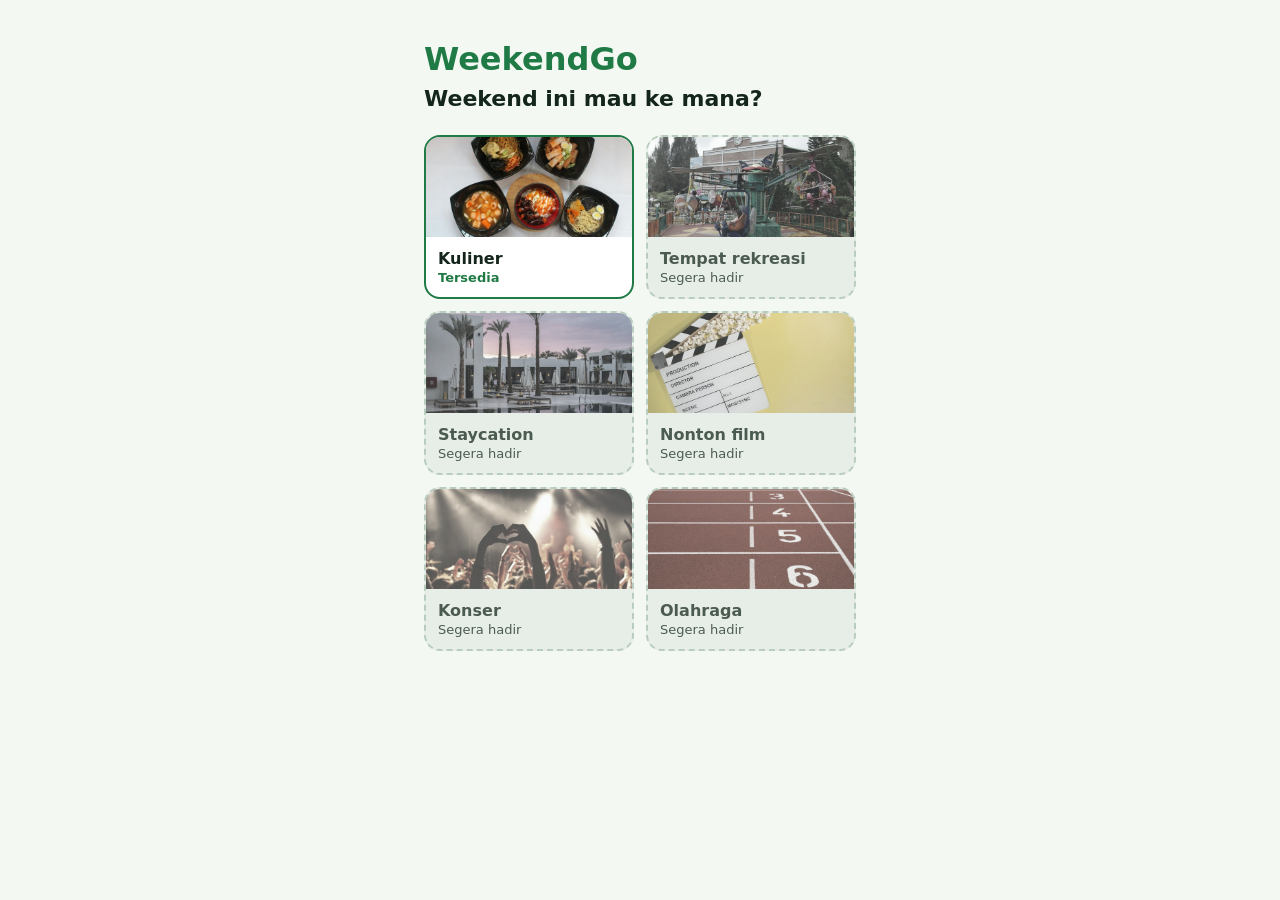
==== index.html @ d72f88ad "Initial commit: WeekendGo beranda dan pencarian" ====
<!DOCTYPE html>
<html lang="id">
<head>
  <meta charset="UTF-8">
  <meta name="viewport" content="width=device-width, initial-scale=1.0">
  <title>Weekend Go</title>
  <link rel="stylesheet" href="css/style.css">
</head>
    <main>
    <p class="brand">WeekendGo</p>
    <h1>Weekend ini mau ke mana?</h1>

        <nav class="menu">
      <a href="search.html" class="menu-item active">
        <img src="assets/images/food.jpg" alt="Hidangan kuliner">
        <div class="menu-text">
          <span>Kuliner</span>
          <small>Tersedia</small>
        </div>
      </a>
      <div class="menu-item disabled">
        <img src="assets/images/recreation.jpg" alt="Taman bermain">
        <div class="menu-text">
          <span>Tempat rekreasi</span>
          <small>Segera hadir</small>
        </div>
      </div>
      <div class="menu-item disabled">
        <img src="assets/images/staycation.jpg" alt="Kolam renang resor">
        <div class="menu-text">
          <span>Staycation</span>
          <small>Segera hadir</small>
        </div>
      </div>
      <div class="menu-item disabled">
        <img src="assets/images/movie.jpg" alt="Clapperboard dan popcorn" class="img-left">
        <div class="menu-text">
          <span>Nonton film</span>
          <small>Segera hadir</small>
        </div>
      </div>
      <div class="menu-item disabled">
        <img src="assets/images/concert.jpg" alt="Penonton konser">
        <div class="menu-text">
          <span>Konser</span>
          <small>Segera hadir</small>
        </div>
      </div>
      <div class="menu-item disabled">
        <img src="assets/images/sports.jpg" alt="Lintasan lari">
        <div class="menu-text">
          <span>Olahraga</span>
          <small>Segera hadir</small>
        </div>
      </div>
    </nav>
  </main>
</html>
---- css/style.css ----
:root {
  --color-bg: #F3F8F2;
  --color-text: #14261B;
  --color-muted: #4B5B50;
  --color-primary: #1F7A45;
  --color-border: #B9CDBE;
  --color-surface: #FFFFFF;
  --radius: 16px;
}

* {
  box-sizing: border-box;
}

body {
  margin: 0;
  font-family: system-ui, -apple-system, "Segoe UI", sans-serif;
  background: var(--color-bg);
  color: var(--color-text);
}

main {
  max-width: 480px;
  margin: 0 auto;
  padding: 40px 24px;
}

.brand {
  margin: 0;
  font-size: 32px;
  font-weight: 700;
  color: var(--color-primary);
}

h1 {
  margin: 8px 0 24px;
  font-size: 22px;
  font-weight: 600;
}

.menu {
  display: grid;
  grid-template-columns: 1fr 1fr;
  gap: 12px;
}

.menu-item {
  display: flex;
  flex-direction: column;
  overflow: hidden;
  border-radius: var(--radius);
  text-decoration: none;
  color: inherit;
}

.menu-item img {
  display: block;
  width: 100%;
  height: 100px;
  object-fit: cover;
}

.menu-item img.img-left {
  object-position: left center;
}

.menu-text {
  display: flex;
  flex-direction: column;
  gap: 2px;
  padding: 12px;
}

.menu-item.disabled img {
  filter: grayscale(60%);
  opacity: 0.8;
}

.menu-item span {
  font-size: 16px;
  font-weight: 700;
}

.menu-item small {
  font-size: 13px;
}

.menu-item.active {
  background: var(--color-surface);
  border: 2px solid var(--color-primary);
}

.menu-item.active small {
  color: var(--color-primary);
  font-weight: 600;
}

.menu-item.disabled {
  background: #E7EEE8;
  border: 2px dashed var(--color-border);
  color: var(--color-muted);
}

/* ===== Halaman cari ===== */

.back-link {
  display: inline-block;
  margin-bottom: 16px;
  font-size: 14px;
  font-weight: 600;
  color: var(--color-primary);
  text-decoration: none;
}

.tabs {
  display: flex;
  gap: 8px;
  margin-bottom: 24px;
}

.tab {
  flex: 1;
  height: 44px;
  font-size: 15px;
  font-weight: 600;
  color: var(--color-primary);
  background: var(--color-surface);
  border: 1px solid var(--color-border);
  border-radius: 12px;
  cursor: pointer;
}

.tab.active {
  color: #FFFFFF;
  background: var(--color-primary);
  border-color: var(--color-primary);
}

#search-form {
  display: flex;
  flex-direction: column;
  gap: 8px;
}

#search-form label {
  margin-top: 8px;
  font-size: 14px;
  font-weight: 600;
}

#search-form input,
#search-form select {
  height: 48px;
  padding: 0 12px;
  font-size: 16px;
  color: var(--color-text);
  background: var(--color-surface);
  border: 1px solid var(--color-border);
  border-radius: 12px;
}

#search-form button {
  height: 52px;
  margin-top: 16px;
  font-size: 16px;
  font-weight: 700;
  color: #FFFFFF;
  background: var(--color-primary);
  border: 0;
  border-radius: 12px;
  cursor: pointer;
}

/* ===== Hasil pencarian ===== */

#results {
  display: flex;
  flex-direction: column;
  gap: 12px;
  margin-top: 32px;
}

.place-card {
  display: flex;
  flex-direction: column;
  gap: 6px;
  padding: 16px;
  background: var(--color-surface);
  border: 1px solid var(--color-border);
  border-radius: var(--radius);
}

.place-card h2 {
  margin: 0;
  font-size: 17px;
  font-weight: 700;
}

.place-meta {
  margin: 0;
  font-size: 14px;
  color: var(--color-muted);
  text-transform: capitalize;
}

.place-price {
  margin: 0;
  font-size: 16px;
  font-weight: 700;
  color: var(--color-primary);
}

.place-price small {
  font-size: 13px;
  font-weight: 400;
  color: var(--color-muted);
}

.place-card a {
  font-size: 14px;
  font-weight: 600;
  color: var(--color-primary);
}

.empty {
  padding: 24px 16px;
  text-align: center;
  font-size: 14px;
  color: var(--color-muted);
  border: 2px dashed var(--color-border);
  border-radius: var(--radius);
}
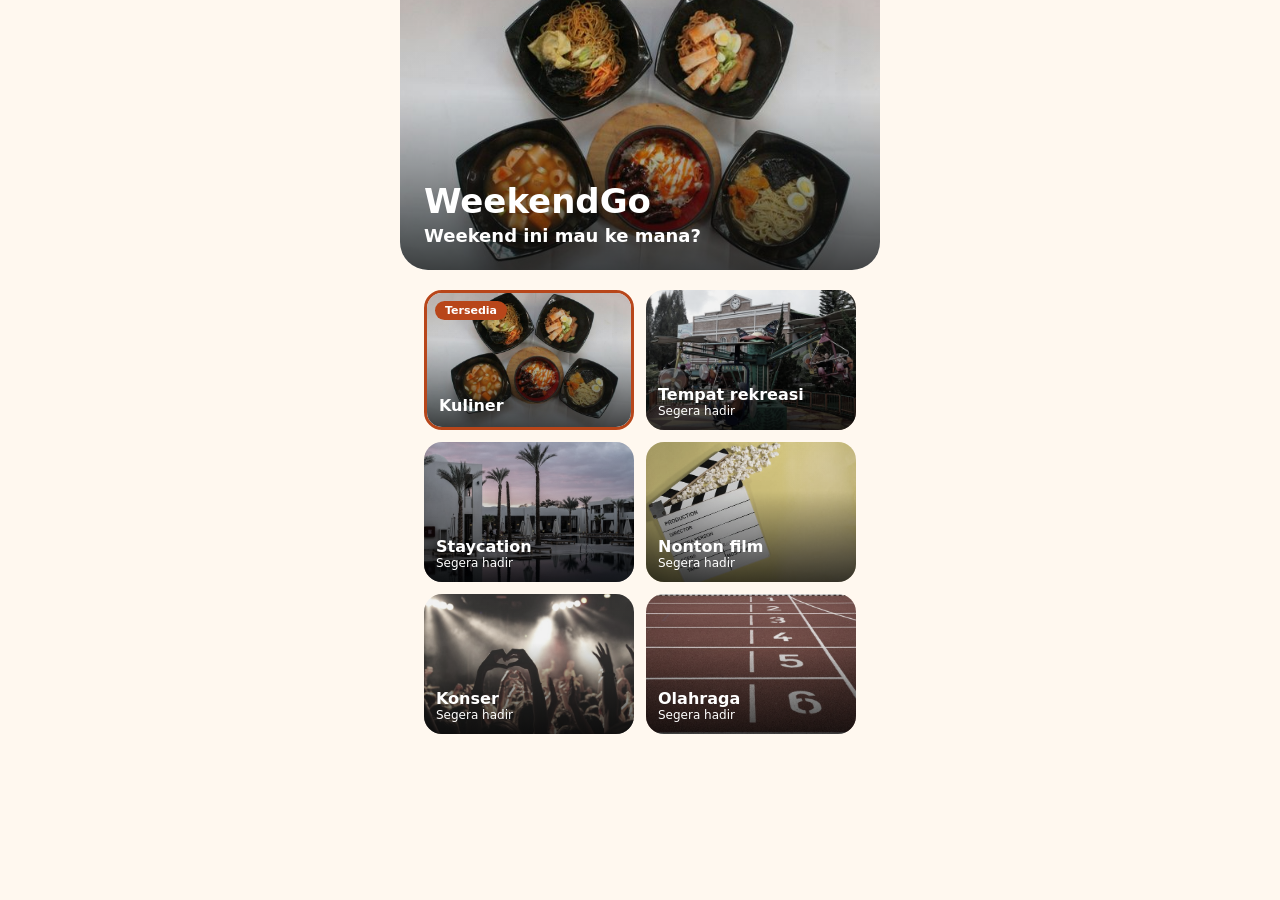
==== commit da32a8fd: "merubah tampilan beranda dan menambahkan beberapa tempat makan" ====
--- a/index.html
+++ b/index.html
@@ -6,9 +6,14 @@
   <title>Weekend Go</title>
   <link rel="stylesheet" href="css/style.css">
 </head>
-    <main>
-    <p class="brand">WeekendGo</p>
-    <h1>Weekend ini mau ke mana?</h1>
+    <header class="hero">
+    <div class="hero-text">
+      <p class="brand">WeekendGo</p>
+      <h1>Weekend ini mau ke mana?</h1>
+    </div>
+  </header>
+
+  <main class="home">
 
         <nav class="menu">
       <a href="search.html" class="menu-item active">
--- a/css/style.css
+++ b/css/style.css
@@ -1,9 +1,9 @@
 :root {
-  --color-bg: #F3F8F2;
-  --color-text: #14261B;
-  --color-muted: #4B5B50;
-  --color-primary: #1F7A45;
-  --color-border: #B9CDBE;
+  --color-bg: #FFF8EF;
+  --color-text: #2B1A10;
+  --color-muted: #6B5A4B;
+  --color-primary: #B8461A;
+  --color-border: #E5D3BF;
   --color-surface: #FFFFFF;
   --radius: 16px;
 }
@@ -38,6 +38,43 @@
   font-weight: 600;
 }
 
+.hero {
+  position: relative;
+  max-width: 480px;
+  height: 270px;
+  margin: 0 auto;
+  overflow: hidden;
+  border-radius: 0 0 28px 28px;
+  background: url("../assets/images/food.jpg") center / cover;
+}
+
+.hero-text {
+  position: absolute;
+  inset: 0;
+  display: flex;
+  flex-direction: column;
+  justify-content: flex-end;
+  gap: 4px;
+  padding: 24px;
+  color: #FFFFFF;
+  background: linear-gradient(to top, rgba(0, 0, 0, 0.72), rgba(0, 0, 0, 0.05) 65%);
+}
+
+.hero .brand {
+  font-size: 34px;
+  color: #FFFFFF;
+}
+
+.hero h1 {
+  margin: 0;
+  font-size: 18px;
+  font-weight: 600;
+}
+
+main.home {
+  padding-top: 20px;
+}
+
 .menu {
   display: grid;
   grid-template-columns: 1fr 1fr;
@@ -45,18 +82,19 @@
 }
 
 .menu-item {
-  display: flex;
-  flex-direction: column;
+  position: relative;
+  height: 140px;
   overflow: hidden;
-  border-radius: var(--radius);
+  border-radius: 18px;
   text-decoration: none;
-  color: inherit;
+  color: #FFFFFF;
 }
 
 .menu-item img {
-  display: block;
+  position: absolute;
+  inset: 0;
   width: 100%;
-  height: 100px;
+  height: 100%;
   object-fit: cover;
 }
 
@@ -65,15 +103,13 @@
 }
 
 .menu-text {
+  position: absolute;
+  inset: 0;
   display: flex;
   flex-direction: column;
-  gap: 2px;
+  justify-content: flex-end;
   padding: 12px;
-}
-
-.menu-item.disabled img {
-  filter: grayscale(60%);
-  opacity: 0.8;
+  background: linear-gradient(to top, rgba(0, 0, 0, 0.72), rgba(0, 0, 0, 0.05) 65%);
 }
 
 .menu-item span {
@@ -82,23 +118,27 @@
 }
 
 .menu-item small {
-  font-size: 13px;
+  font-size: 12px;
 }
 
 .menu-item.active {
-  background: var(--color-surface);
-  border: 2px solid var(--color-primary);
+  border: 3px solid var(--color-primary);
 }
 
 .menu-item.active small {
-  color: var(--color-primary);
-  font-weight: 600;
+  position: absolute;
+  top: 8px;
+  left: 8px;
+  padding: 3px 10px;
+  font-size: 11px;
+  font-weight: 700;
+  color: #FFFFFF;
+  background: var(--color-primary);
+  border-radius: 10px;
 }
 
 .menu-item.disabled {
-  background: #E7EEE8;
-  border: 2px dashed var(--color-border);
-  color: var(--color-muted);
+  filter: grayscale(65%);
 }
 
 /* ===== Halaman cari ===== */
@@ -229,4 +269,232 @@
   color: var(--color-muted);
   border: 2px dashed var(--color-border);
   border-radius: var(--radius);
+}
+
+/* ===== Halaman detail ===== */
+
+.slider {
+  position: relative;
+  margin-bottom: 16px;
+  border-radius: var(--radius);
+  overflow: hidden;
+}
+
+.slider-track {
+  display: flex;
+  overflow-x: auto;
+  scroll-snap-type: x mandatory;
+  scrollbar-width: none;
+}
+
+.slider-track::-webkit-scrollbar {
+  display: none;
+}
+
+.slide {
+  flex: 0 0 100%;
+  height: 260px;
+  display: flex;
+  align-items: center;
+  justify-content: center;
+  scroll-snap-align: start;
+  background: #EFE2D0;
+  color: var(--color-muted);
+  font-size: 14px;
+}
+
+.slide img {
+  width: 100%;
+  height: 100%;
+  object-fit: cover;
+}
+
+.slider-btn {
+  position: absolute;
+  top: 50%;
+  width: 40px;
+  height: 40px;
+  margin-top: -20px;
+  font-size: 22px;
+  font-weight: 700;
+  line-height: 1;
+  color: var(--color-primary);
+  background: var(--color-surface);
+  border: 0;
+  border-radius: 50%;
+  cursor: pointer;
+}
+
+.slider-btn.prev {
+  left: 8px;
+}
+
+.slider-btn.next {
+  right: 8px;
+}
+
+.slider-count {
+  position: absolute;
+  top: 10px;
+  right: 10px;
+  padding: 4px 10px;
+  font-size: 12px;
+  color: var(--color-text);
+  background: var(--color-surface);
+  border-radius: 12px;
+}
+
+#place-name {
+  margin: 0;
+  font-size: 24px;
+  font-weight: 700;
+}
+
+.place-meta {
+  margin-top: 4px;
+}
+
+.place-price {
+  margin-top: 8px;
+}
+
+.info-card {
+  margin-top: 16px;
+  padding: 4px 16px;
+  background: var(--color-surface);
+  border: 1px solid #E5D3BF;
+  border-radius: var(--radius);
+}
+
+.info-row {
+  display: flex;
+  flex-direction: column;
+  gap: 2px;
+  padding: 10px 0;
+  font-size: 14px;
+  border-bottom: 1px solid #EFE2D0;
+}
+
+.info-row:last-child {
+  border-bottom: 0;
+}
+
+.info-label {
+  font-size: 12px;
+  color: var(--color-muted);
+}
+
+.info-note {
+  margin: 12px 0 0;
+  font-size: 12px;
+  color: var(--color-muted);
+}
+
+.action-bar {
+  display: flex;
+  gap: 8px;
+  margin-top: 24px;
+}
+
+.btn {
+  flex: 1;
+  display: flex;
+  align-items: center;
+  justify-content: center;
+  height: 48px;
+  font-size: 15px;
+  font-weight: 700;
+  text-decoration: none;
+  border-radius: 12px;
+}
+
+.btn-outline {
+  color: var(--color-primary);
+  background: var(--color-surface);
+  border: 1px solid var(--color-primary);
+}
+
+.btn-primary {
+  color: #FFFFFF;
+  background: var(--color-primary);
+  border: 1px solid var(--color-primary);
+}
+
+.card-links {
+  display: flex;
+  gap: 16px;
+  margin-top: 4px;
+}
+
+.detail-link {
+  font-weight: 700;
+}
+
+/* ===== Lightbox (foto diperbesar) ===== */
+
+.slide img {
+  cursor: zoom-in;
+}
+
+.lightbox {
+  position: fixed;
+  inset: 0;
+  z-index: 100;
+  display: flex;
+  align-items: center;
+  justify-content: center;
+  background: rgba(0, 0, 0, 0.9);
+  touch-action: pan-y;
+}
+
+.lightbox[hidden] {
+  display: none;
+}
+
+.lightbox img {
+  max-width: 100%;
+  max-height: 85vh;
+  object-fit: contain;
+}
+
+.lightbox-close,
+.lightbox-nav {
+  position: absolute;
+  width: 44px;
+  height: 44px;
+  color: #FFFFFF;
+  background: rgba(255, 255, 255, 0.15);
+  border: 0;
+  border-radius: 50%;
+  cursor: pointer;
+}
+
+.lightbox-close {
+  top: 16px;
+  right: 16px;
+  font-size: 28px;
+}
+
+.lightbox-nav {
+  top: 50%;
+  margin-top: -22px;
+  font-size: 26px;
+}
+
+.lightbox-nav.prev {
+  left: 12px;
+}
+
+.lightbox-nav.next {
+  right: 12px;
+}
+
+.lightbox-count {
+  position: absolute;
+  bottom: 20px;
+  left: 0;
+  right: 0;
+  text-align: center;
+  font-size: 14px;
+  color: #FFFFFF;
 }
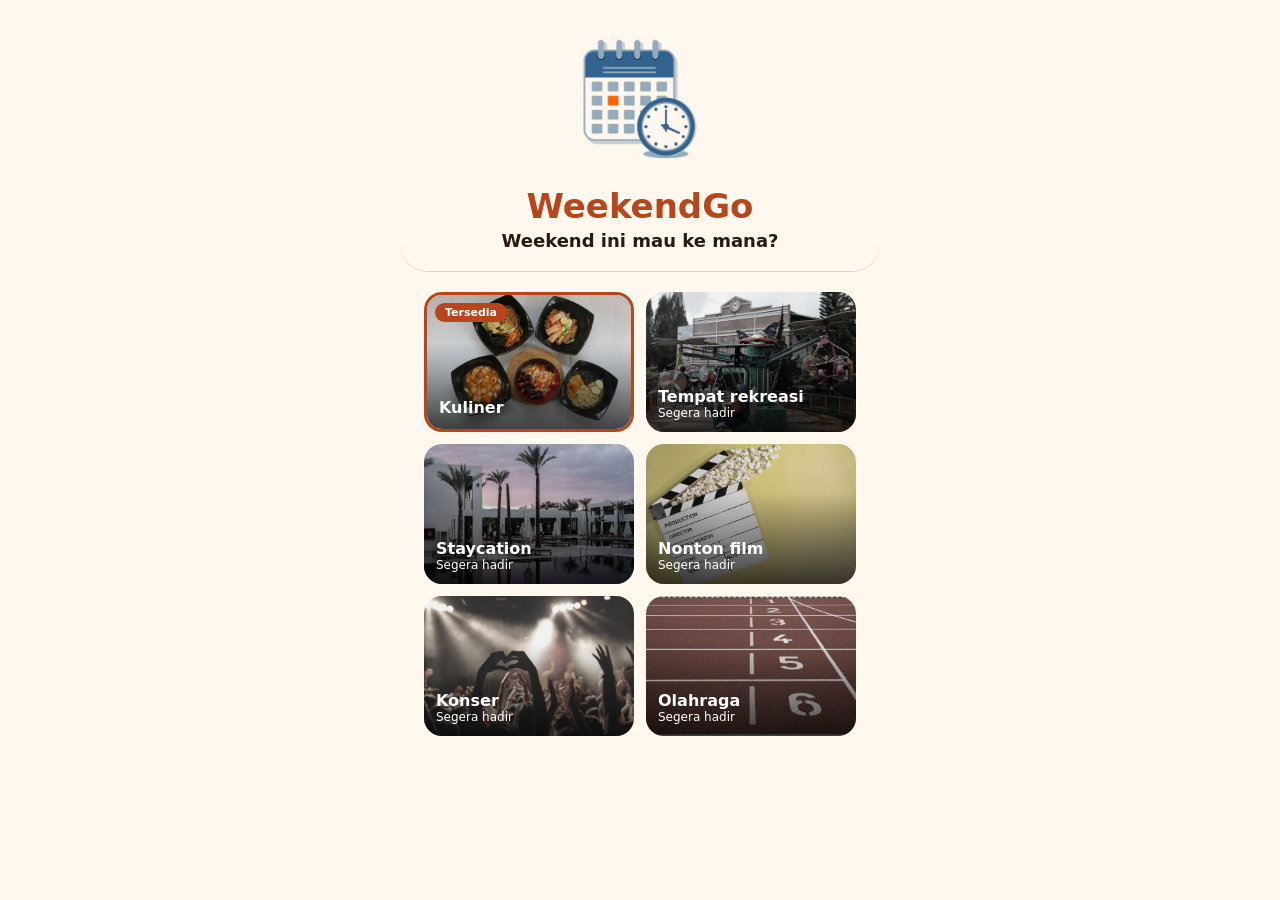
==== commit 13750346: "Hero kalender krem, kartu hasil satu tombol" ====
--- a/index.html
+++ b/index.html
@@ -8,6 +8,7 @@
 </head>
     <header class="hero">
     <div class="hero-text">
+            <img src="assets/images/calender.jpg" alt="Ilustrasi kalender dan jam" width="150" height="150" style="margin: 0 auto 8px; mix-blend-mode: multiply;">
       <p class="brand">WeekendGo</p>
       <h1>Weekend ini mau ke mana?</h1>
     </div>
--- a/css/style.css
+++ b/css/style.css
@@ -39,36 +39,31 @@
 }
 
 .hero {
-  position: relative;
   max-width: 480px;
-  height: 270px;
   margin: 0 auto;
-  overflow: hidden;
+  padding: 24px 24px 20px;
+  text-align: center;
+  background: var(--color-bg);
+  border-bottom: 1px solid var(--color-border);
   border-radius: 0 0 28px 28px;
-  background: url("../assets/images/food.jpg") center / cover;
 }
 
 .hero-text {
-  position: absolute;
-  inset: 0;
   display: flex;
   flex-direction: column;
-  justify-content: flex-end;
   gap: 4px;
-  padding: 24px;
-  color: #FFFFFF;
-  background: linear-gradient(to top, rgba(0, 0, 0, 0.72), rgba(0, 0, 0, 0.05) 65%);
 }
 
 .hero .brand {
   font-size: 34px;
-  color: #FFFFFF;
+  color: var(--color-primary);
 }
 
 .hero h1 {
   margin: 0;
   font-size: 18px;
   font-weight: 600;
+  color: var(--color-text);
 }
 
 main.home {
@@ -217,7 +212,7 @@
   display: flex;
   flex-direction: column;
   gap: 12px;
-  margin-top: 32px;
+  margin-top: 0;
 }
 
 .place-card {
@@ -254,12 +249,6 @@
   font-size: 13px;
   font-weight: 400;
   color: var(--color-muted);
-}
-
-.place-card a {
-  font-size: 14px;
-  font-weight: 600;
-  color: var(--color-primary);
 }
 
 .empty {
@@ -420,15 +409,6 @@
   border: 1px solid var(--color-primary);
 }
 
-.card-links {
-  display: flex;
-  gap: 16px;
-  margin-top: 4px;
-}
-
-.detail-link {
-  font-weight: 700;
-}
 
 /* ===== Lightbox (foto diperbesar) ===== */
 
@@ -444,7 +424,7 @@
   align-items: center;
   justify-content: center;
   background: rgba(0, 0, 0, 0.9);
-  touch-action: pan-y;
+    touch-action: pan-y pinch-zoom;
 }
 
 .lightbox[hidden] {
@@ -497,4 +477,148 @@
   text-align: center;
   font-size: 14px;
   color: #FFFFFF;
+}
+
+/* ===== Kartu hasil versi baru ===== */
+
+.result-count {
+  margin: 0 0 4px;
+  font-size: 18px;
+  font-weight: 800;
+}
+
+.place-card {
+  gap: 10px;
+  padding: 12px;
+  border-radius: 18px;
+}
+
+.card-main {
+  display: flex;
+  gap: 12px;
+}
+
+.card-thumb {
+  display: block;
+  flex: 0 0 96px;
+  width: 96px;
+  height: 96px;
+  border-radius: 14px;
+  object-fit: cover;
+}
+
+.card-thumb-empty {
+  display: flex;
+  align-items: center;
+  justify-content: center;
+  font-size: 36px;
+  font-weight: 800;
+  color: var(--color-primary);
+  background: #EFE2D0;
+}
+
+.card-body {
+  display: flex;
+  flex-direction: column;
+  gap: 3px;
+  min-width: 0;
+}
+
+.card-body .place-meta,
+.card-body .place-price {
+  margin-top: 0;
+}
+
+.chips {
+  display: flex;
+  flex-wrap: wrap;
+  gap: 6px;
+  margin-top: 2px;
+}
+
+.chip {
+  padding: 3px 10px;
+  font-size: 12px;
+  color: var(--color-muted);
+  background: #F6EBDD;
+  border-radius: 10px;
+}
+
+.card-actions {
+  display: flex;
+  gap: 8px;
+}
+
+.btn-small {
+  height: 40px;
+  font-size: 14px;
+  border-radius: 10px;
+}
+
+/* ===== Halaman hasil ===== */
+
+.summary-bar {
+  display: flex;
+  justify-content: space-between;
+  align-items: center;
+  margin-bottom: 16px;
+  padding: 10px 14px;
+  font-size: 14px;
+  background: var(--color-surface);
+  border: 1px solid var(--color-border);
+  border-radius: 14px;
+}
+
+.summary-bar a {
+  font-weight: 700;
+  color: var(--color-primary);
+  text-decoration: none;
+}
+
+.place-card {
+  position: relative;
+}
+
+.card-actions .btn-outline {
+  position: relative;
+  z-index: 1;
+}
+
+/* ===== Foto menu di halaman detail ===== */
+
+.menu-photos {
+  margin-top: 24px;
+}
+
+.menu-photos[hidden] {
+  display: none;
+}
+
+.menu-photos h2 {
+  margin: 0 0 12px;
+  font-size: 18px;
+  font-weight: 700;
+}
+
+.menu-grid {
+  display: grid;
+  grid-template-columns: 1fr;
+  gap: 10px;
+}
+
+.menu-grid img {
+  display: block;
+  width: 100%;
+  height: auto;
+  background: #EFE2D0;
+  border: 1px solid var(--color-border);
+  border-radius: 12px;
+  cursor: zoom-in;
+}
+
+.menu-grid .slide {
+  display: block;
+  flex: none;
+  height: auto;
+  background: none;
 }
